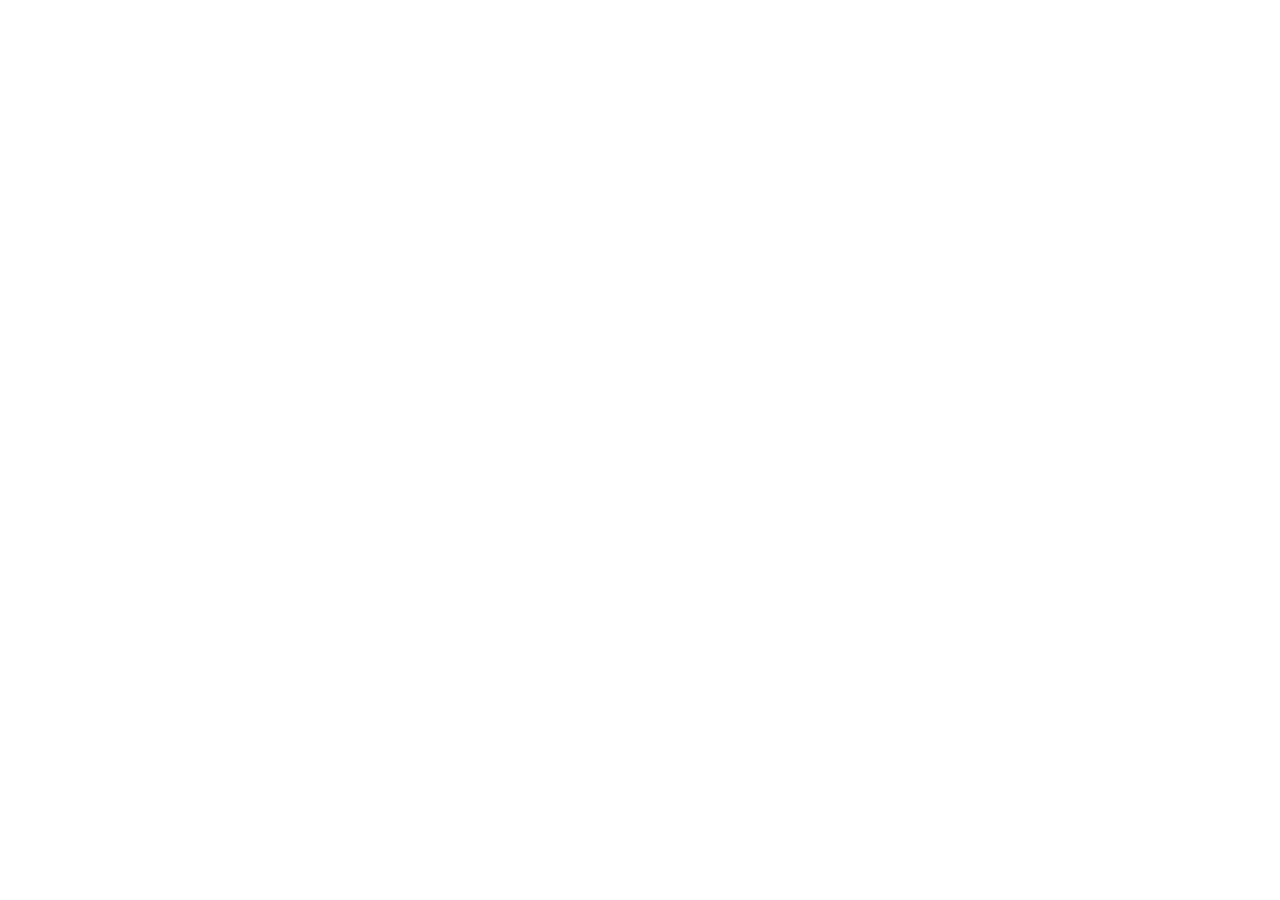
==== index.html @ a44a7889 "feat: add channel page HTML skeleton and styles1" ====
<!DOCTYPE html>
<html lang="ko">
<head>
  <meta charset="UTF-8">
  <meta name="viewport" content="width=device-width, initial-scale=1.0">
  <title>ML Portfolio</title>
  <link rel="stylesheet" href="css/reset.css">
  <link rel="stylesheet" href="css/youtube.css">
  <link rel="stylesheet" href="css/channel.css">
</head>
<body>
  <div id="yt-page-container">
    <main id="yt-main-content">
      <div id="channel-header"></div>
      <div id="channel-tabs"></div>
      <div id="channel-content"></div>
    </main>
  </div>

  <script src="js/data.js"></script>
  <script src="js/components.js"></script>
  <script src="js/channel.js"></script>
</body>
</html>
---- css/youtube.css ----
@import url('https://fonts.googleapis.com/css2?family=Roboto:wght@300;400;500;700&display=swap');

:root {
  --yt-header-height: 56px;
  --yt-sidebar-width: 72px;
  --yt-text-primary: #0f0f0f;
  --yt-text-secondary: #606060;
  --yt-bg: #ffffff;
  --yt-hover-bg: rgba(0, 0, 0, 0.05);
  --yt-border: #e5e5e5;
  --yt-btn-bg: #f2f2f2;
  --yt-btn-hover: #e5e5e5;
  --yt-tag-bg: #f2f2f2;
  --yt-avatar-bg: linear-gradient(135deg, #667eea 0%, #764ba2 100%);
  --yt-text-inverse: #ffffff;
  --yt-btn-primary-bg: #0f0f0f;
  --yt-btn-primary-hover: #272727;
  --yt-toast-bg: #333333;
  --yt-search-btn-bg: #f8f8f8;
}

/* ── Base ── */
body {
  font-family: 'Roboto', Arial, sans-serif;
  background: var(--yt-bg);
  color: var(--yt-text-primary);
  overflow-x: hidden;
}

/* ── Header ── */
#yt-header {
  position: fixed;
  top: 0; left: 0; right: 0;
  height: var(--yt-header-height);
  background: var(--yt-bg);
  display: flex;
  align-items: center;
  justify-content: space-between;
  padding: 0 16px;
  z-index: 200;
  border-bottom: 1px solid var(--yt-border);
}

.yt-header-start {
  display: flex;
  align-items: center;
  gap: 16px;
  min-width: 200px;
}

.yt-header-center {
  flex: 1;
  max-width: 600px;
  display: flex;
  align-items: center;
  gap: 8px;
}

.yt-header-end {
  display: flex;
  align-items: center;
  gap: 8px;
  min-width: 200px;
  justify-content: flex-end;
}

.yt-icon-button {
  width: 40px;
  height: 40px;
  display: flex;
  align-items: center;
  justify-content: center;
  border-radius: 50%;
  color: var(--yt-text-primary);
  transition: background 0.1s;
}
.yt-icon-button:hover { background: var(--yt-hover-bg); }
.yt-icon-button svg { width: 24px; height: 24px; fill: var(--yt-text-primary); }

.yt-logo { display: flex; align-items: center; gap: 4px; }
.yt-logo-text {
  font-size: 20px;
  font-weight: 700;
  letter-spacing: -0.5px;
}

.yt-searchbar {
  flex: 1;
  display: flex;
  border: 1px solid var(--yt-border);
  border-radius: 40px;
  overflow: hidden;
  height: 40px;
}
.yt-searchbar input {
  flex: 1;
  padding: 0 16px;
  border: none;
  outline: none;
  font-size: 16px;
  background: var(--yt-bg);
  color: var(--yt-text-primary);
}
.yt-search-btn {
  width: 64px;
  background: var(--yt-search-btn-bg);
  border-left: 1px solid var(--yt-border);
  display: flex;
  align-items: center;
  justify-content: center;
}
.yt-search-btn svg { width: 20px; height: 20px; fill: var(--yt-text-primary); }

.yt-avatar {
  width: 32px;
  height: 32px;
  border-radius: 50%;
  background: var(--yt-avatar-bg);
  display: flex;
  align-items: center;
  justify-content: center;
  color: var(--yt-text-inverse);
  font-size: 14px;
  font-weight: 500;
  cursor: pointer;
  flex-shrink: 0;
}

/* ── Sidebar ── */
#yt-sidebar {
  position: fixed;
  top: var(--yt-header-height);
  left: 0;
  width: var(--yt-sidebar-width);
  height: calc(100vh - var(--yt-header-height));
  overflow-y: auto;
  overflow-x: hidden;
  padding: 12px 0;
  z-index: 100;
  background: var(--yt-bg);
}
#yt-sidebar::-webkit-scrollbar { display: none; }
#yt-sidebar { scrollbar-width: none; /* Firefox */ }

.yt-sidebar-item {
  display: flex;
  flex-direction: column;
  align-items: center;
  justify-content: center;
  padding: 14px 4px;
  border-radius: 10px;
  margin: 0 4px;
  gap: 6px;
  font-size: 10px;
  cursor: pointer;
  transition: background 0.1s;
  color: var(--yt-text-primary);
}
.yt-sidebar-item:hover { background: var(--yt-hover-bg); }
.yt-sidebar-item.active { background: var(--yt-btn-bg); font-weight: 500; }
.yt-sidebar-item svg { width: 24px; height: 24px; fill: var(--yt-text-primary); }

.yt-sidebar-divider {
  height: 1px;
  background: var(--yt-border);
  margin: 12px 0;
}

/* ── Page container ── */
#yt-page-container {
  display: flex;
  margin-top: var(--yt-header-height);
  padding-left: var(--yt-sidebar-width);
}
#yt-main-content { flex: 1; min-width: 0; }

/* ── Shared components ── */
.yt-tag {
  display: inline-block;
  padding: 4px 8px;
  background: var(--yt-tag-bg);
  border-radius: 4px;
  font-size: 12px;
  color: var(--yt-text-secondary);
  margin: 2px;
}

.yt-btn {
  display: inline-flex;
  align-items: center;
  gap: 6px;
  padding: 8px 16px;
  border-radius: 18px;
  font-size: 14px;
  font-weight: 500;
  background: var(--yt-btn-bg);
  color: var(--yt-text-primary);
  transition: background 0.1s;
}
.yt-btn:hover { background: var(--yt-btn-hover); }
.yt-btn.primary { background: var(--yt-btn-primary-bg); color: #fff; }
.yt-btn.primary:hover { background: var(--yt-btn-primary-hover); }
.yt-btn svg { width: 20px; height: 20px; fill: currentColor; }

/* ── Toast ── */
#yt-toast {
  position: fixed;
  bottom: 24px;
  left: 50%;
  transform: translateX(-50%) translateY(80px);
  background: var(--yt-toast-bg);
  color: var(--yt-text-inverse);
  padding: 12px 20px;
  border-radius: 4px;
  font-size: 14px;
  z-index: 500;
  transition: transform 0.3s ease;
  pointer-events: none;
}
#yt-toast.show { transform: translateX(-50%) translateY(0); }
---- css/channel.css ----
/* ── Channel Banner ── */
.channel-banner {
  width: 100%;
  height: 180px;
  overflow: hidden;
}
.channel-banner-placeholder {
  width: 100%;
  height: 100%;
  background: linear-gradient(135deg, #667eea 0%, #764ba2 50%, #f093fb 100%);
}
.channel-banner img { width: 100%; height: 100%; object-fit: cover; }

/* ── Channel Info ── */
.channel-info-row {
  display: flex;
  align-items: flex-end;
  gap: 24px;
  padding: 16px 24px 16px;
}
.channel-avatar-placeholder {
  width: 80px;
  height: 80px;
  border-radius: 50%;
  background: var(--yt-avatar-bg);
  flex-shrink: 0;
  display: flex;
  align-items: center;
  justify-content: center;
  color: var(--yt-text-inverse);
  font-size: 28px;
  font-weight: 700;
  border: 4px solid var(--yt-bg);
  margin-top: -40px;
}
.channel-details { flex: 1; padding-bottom: 4px; }
.channel-name { font-size: 24px; font-weight: 700; line-height: 1.2; }
.channel-meta { font-size: 14px; color: var(--yt-text-secondary); margin-top: 4px; }
.channel-description {
  font-size: 14px;
  color: var(--yt-text-secondary);
  margin-top: 4px;
  max-width: 600px;
}

/* ── Channel Tabs ── */
.channel-tabs-container {
  border-bottom: 1px solid var(--yt-border);
  padding: 0 24px;
  display: flex;
}
.channel-tab {
  padding: 12px 16px;
  font-size: 14px;
  font-weight: 500;
  color: var(--yt-text-secondary);
  border-bottom: 2px solid transparent;
  margin-bottom: -1px;
  transition: color 0.1s, border-color 0.1s;
  cursor: pointer;
}
.channel-tab:hover { color: var(--yt-text-primary); background: var(--yt-hover-bg); }
.channel-tab.active { color: var(--yt-text-primary); border-bottom-color: var(--yt-text-primary); }

/* ── Content Inner ── */
.channel-content-inner { padding: 24px; }

/* ── Featured Project ── */
.featured-section {
  display: flex;
  gap: 24px;
  margin-bottom: 40px;
}
.featured-thumbnail {
  width: 426px;
  flex-shrink: 0;
  aspect-ratio: 16/9;
  border-radius: 12px;
  overflow: hidden;
  cursor: pointer;
  background: #e5e5e5;
  transition: opacity 0.15s;
}
.featured-thumbnail:hover { opacity: 0.92; }
.featured-thumbnail .thumbnail-placeholder,
.featured-thumbnail img {
  width: 100%; height: 100%;
  object-fit: cover;
}
.featured-info { flex: 1; padding-top: 4px; }
.featured-info .project-category {
  font-size: 12px;
  color: var(--yt-text-secondary);
  margin-bottom: 8px;
  text-transform: uppercase;
  letter-spacing: 0.5px;
}
.featured-info h2 { font-size: 18px; font-weight: 500; line-height: 1.4; margin-bottom: 8px; }
.featured-info .project-date { font-size: 13px; color: var(--yt-text-secondary); margin-bottom: 12px; }
.featured-info .project-description {
  font-size: 14px;
  color: var(--yt-text-secondary);
  line-height: 1.6;
  margin-bottom: 16px;
  display: -webkit-box;
  -webkit-line-clamp: 4;
  -webkit-box-orient: vertical;
  overflow: hidden;
}
.featured-info .project-tags { display: flex; flex-wrap: wrap; gap: 4px; margin-bottom: 16px; }

/* ── Category Row ── */
.category-section { margin-bottom: 40px; }
.category-section-title { font-size: 16px; font-weight: 500; margin-bottom: 12px; }
.category-cards-row {
  display: grid;
  grid-template-columns: repeat(auto-fill, minmax(200px, 1fr));
  gap: 16px;
}

/* ── All Videos Grid ── */
.all-videos-grid {
  display: grid;
  grid-template-columns: repeat(auto-fill, minmax(200px, 1fr));
  gap: 16px;
}

/* ── Playlist View ── */
.playlist-section { margin-bottom: 40px; }
.playlist-header {
  display: flex;
  align-items: center;
  gap: 12px;
  padding: 16px;
  background: var(--yt-btn-bg);
  border-radius: 12px;
  margin-bottom: 12px;
}
.playlist-thumb {
  width: 120px;
  height: 68px;
  border-radius: 8px;
  flex-shrink: 0;
  display: flex;
  align-items: center;
  justify-content: center;
  color: var(--yt-text-inverse);
  font-size: 24px;
}
.playlist-meta-title { font-weight: 500; font-size: 15px; }
.playlist-meta-count { font-size: 13px; color: var(--yt-text-secondary); margin-top: 2px; }

/* ── Project Card ── */
.project-card { cursor: pointer; }
.project-card-thumbnail {
  aspect-ratio: 16/9;
  border-radius: 12px;
  overflow: hidden;
  background: #e5e5e5;
  margin-bottom: 8px;
  transition: opacity 0.15s;
}
.project-card:hover .project-card-thumbnail { opacity: 0.9; }
.project-card-thumbnail img,
.project-card-thumbnail .thumbnail-placeholder {
  width: 100%; height: 100%;
  object-fit: cover;
}
.project-card-thumbnail .thumbnail-placeholder {
  display: flex;
  align-items: center;
  justify-content: center;
  font-size: 11px;
  color: rgba(255,255,255,0.8);
  text-align: center;
  padding: 4px;
}
.project-card-title {
  font-size: 14px;
  font-weight: 500;
  line-height: 1.4;
  margin-bottom: 4px;
  display: -webkit-box;
  -webkit-line-clamp: 2;
  -webkit-box-orient: vertical;
  overflow: hidden;
}
.project-card-meta { font-size: 12px; color: var(--yt-text-secondary); line-height: 1.4; }
.project-card-category-badge {
  display: inline-block;
  padding: 2px 6px;
  border-radius: 4px;
  font-size: 11px;
  background: var(--yt-tag-bg);
  color: var(--yt-text-secondary);
  margin-bottom: 2px;
}
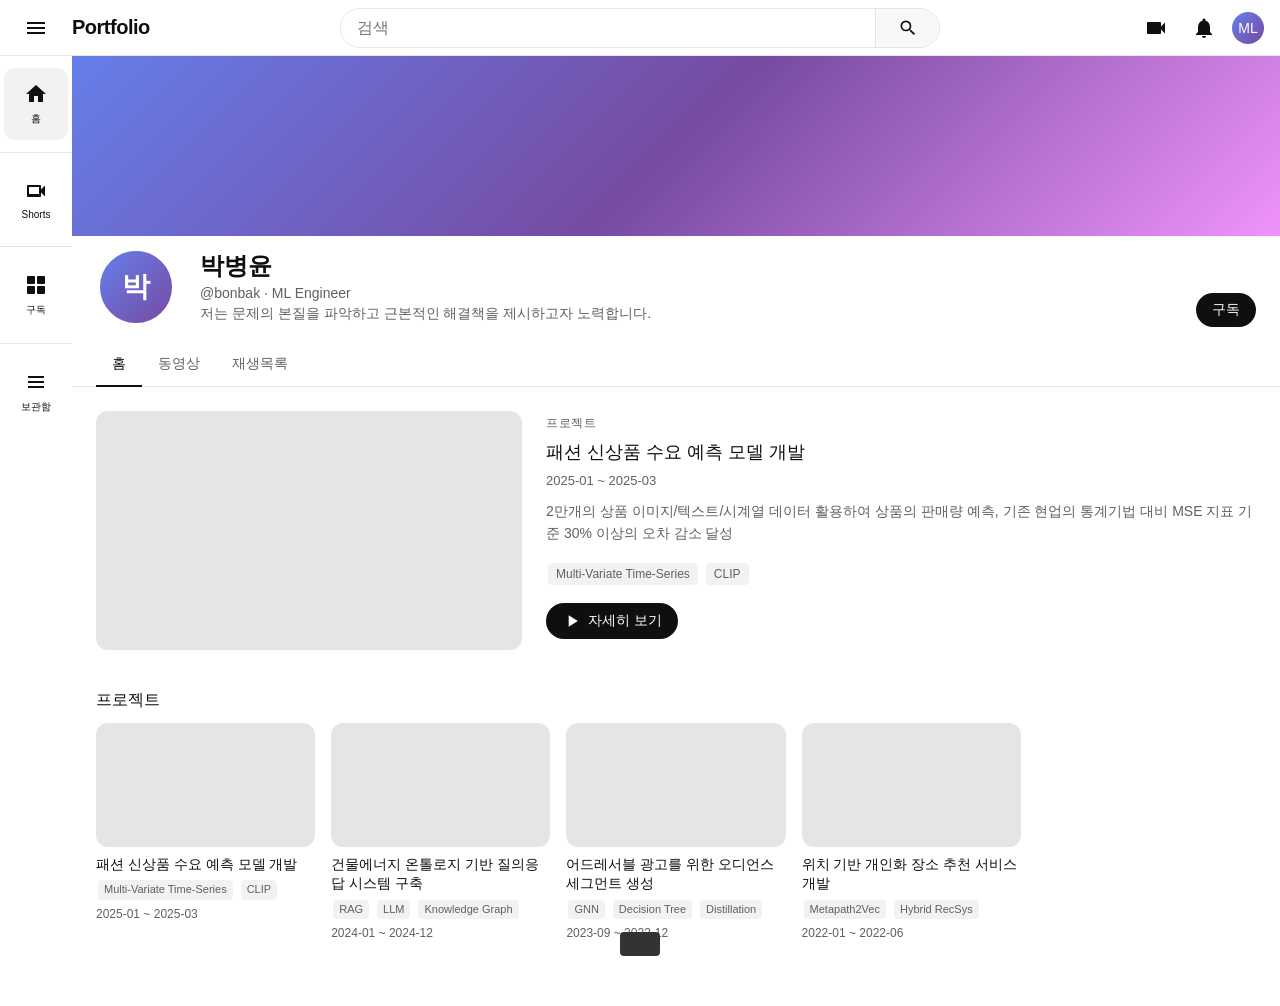
==== commit 2d0f6f1c: "feat: render PDF first page as thumbnail when no thumbnail specified Co-Authored-By: Claude Sonnet 4" ====
--- a/index.html
+++ b/index.html
@@ -7,6 +7,7 @@
   <link rel="stylesheet" href="css/reset.css">
   <link rel="stylesheet" href="css/youtube.css">
   <link rel="stylesheet" href="css/channel.css">
+  <script src="https://cdnjs.cloudflare.com/ajax/libs/pdf.js/3.11.174/pdf.min.js"></script>
 </head>
 <body>
   <div id="yt-page-container">
--- a/css/youtube.css
+++ b/css/youtube.css
@@ -17,6 +17,8 @@
   --yt-btn-primary-hover: #272727;
   --yt-toast-bg: #333333;
   --yt-search-btn-bg: #f8f8f8;
+  --yt-banner-bg: linear-gradient(135deg, #667eea 0%, #764ba2 50%, #f093fb 100%);
+  --yt-placeholder-bg: #e5e5e5;
 }
 
 /* ── Base ── */
--- a/css/channel.css
+++ b/css/channel.css
@@ -7,7 +7,7 @@
 .channel-banner-placeholder {
   width: 100%;
   height: 100%;
-  background: linear-gradient(135deg, #667eea 0%, #764ba2 50%, #f093fb 100%);
+  background: var(--yt-banner-bg);
 }
 .channel-banner img { width: 100%; height: 100%; object-fit: cover; }
 
@@ -78,7 +78,7 @@
   border-radius: 12px;
   overflow: hidden;
   cursor: pointer;
-  background: #e5e5e5;
+  background: var(--yt-placeholder-bg);
   transition: opacity 0.15s;
 }
 .featured-thumbnail:hover { opacity: 0.92; }
@@ -156,7 +156,7 @@
   aspect-ratio: 16/9;
   border-radius: 12px;
   overflow: hidden;
-  background: #e5e5e5;
+  background: var(--yt-placeholder-bg);
   margin-bottom: 8px;
   transition: opacity 0.15s;
 }
@@ -186,12 +186,13 @@
   overflow: hidden;
 }
 .project-card-meta { font-size: 12px; color: var(--yt-text-secondary); line-height: 1.4; }
-.project-card-category-badge {
-  display: inline-block;
+.project-card-tags {
+  display: flex;
+  flex-wrap: wrap;
+  gap: 4px;
+  margin-bottom: 4px;
+}
+.project-card-tags .yt-tag {
   padding: 2px 6px;
-  border-radius: 4px;
   font-size: 11px;
-  background: var(--yt-tag-bg);
-  color: var(--yt-text-secondary);
-  margin-bottom: 2px;
 }
